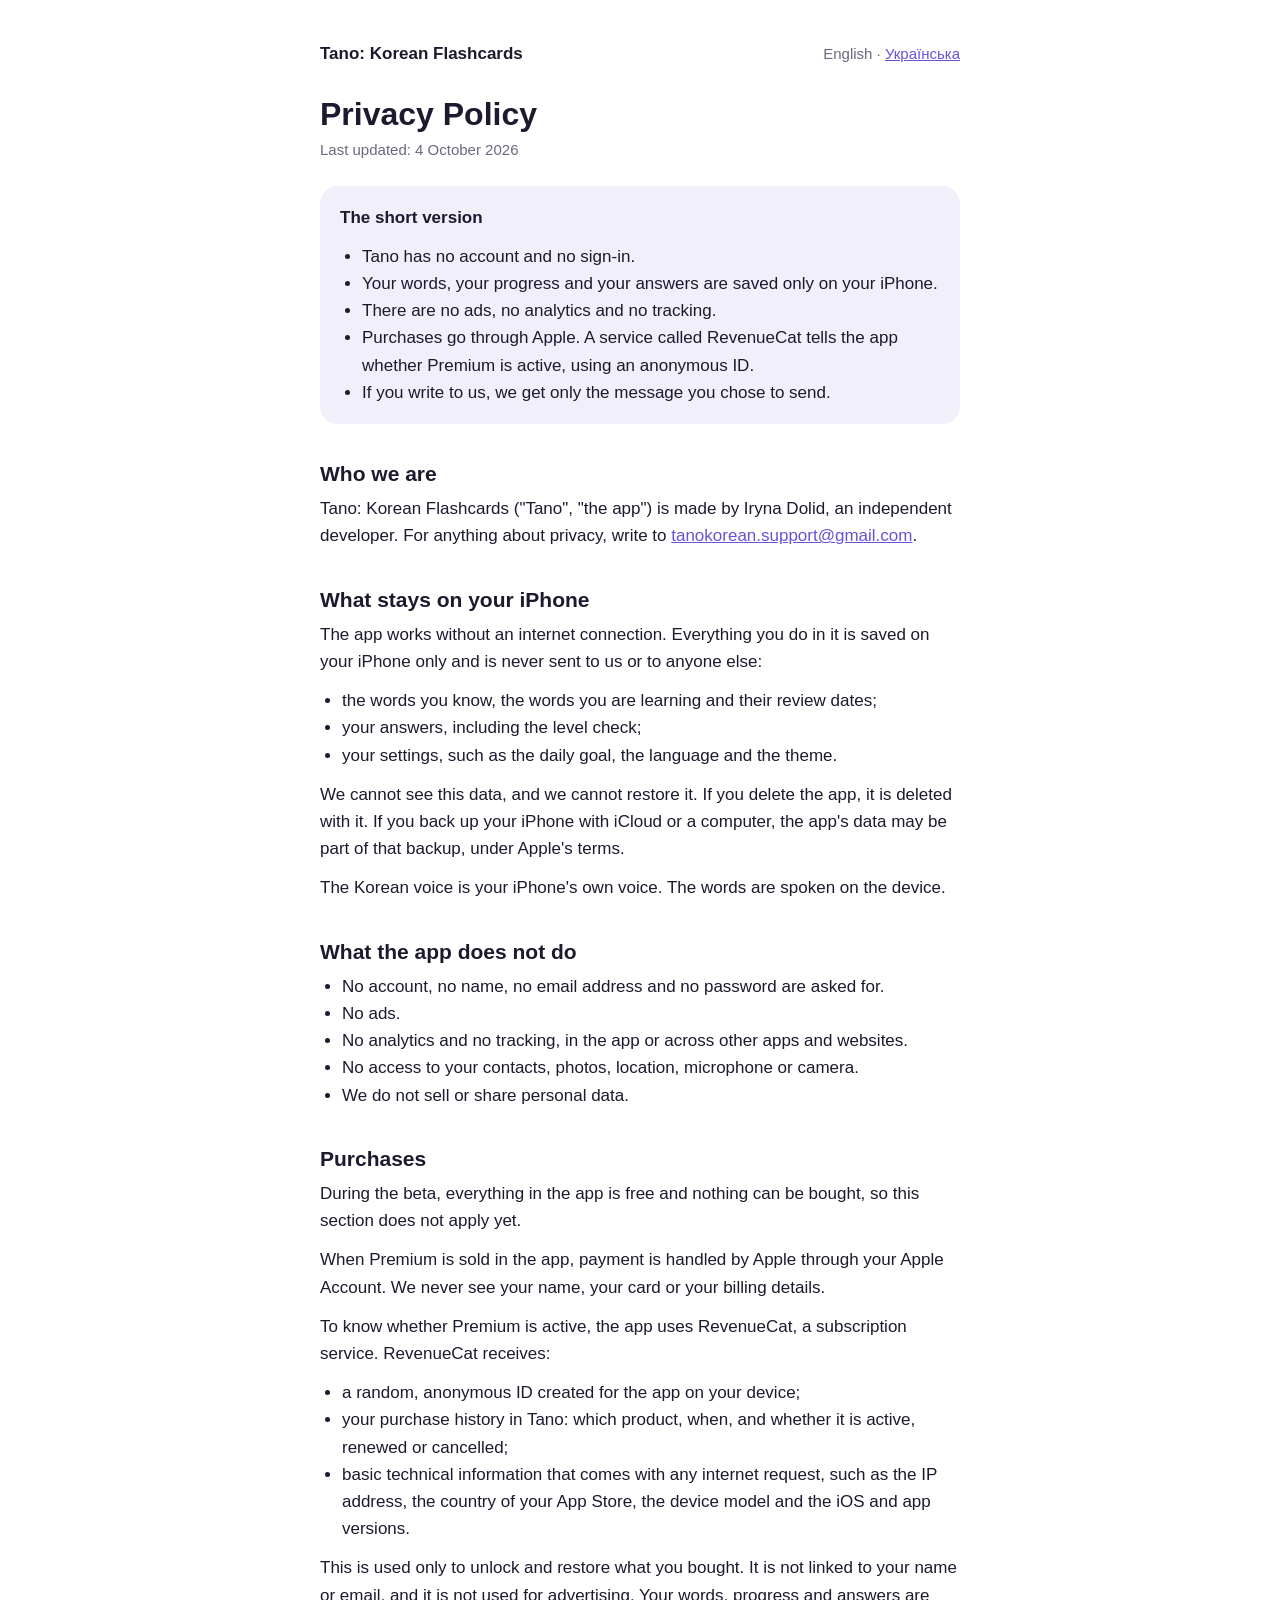
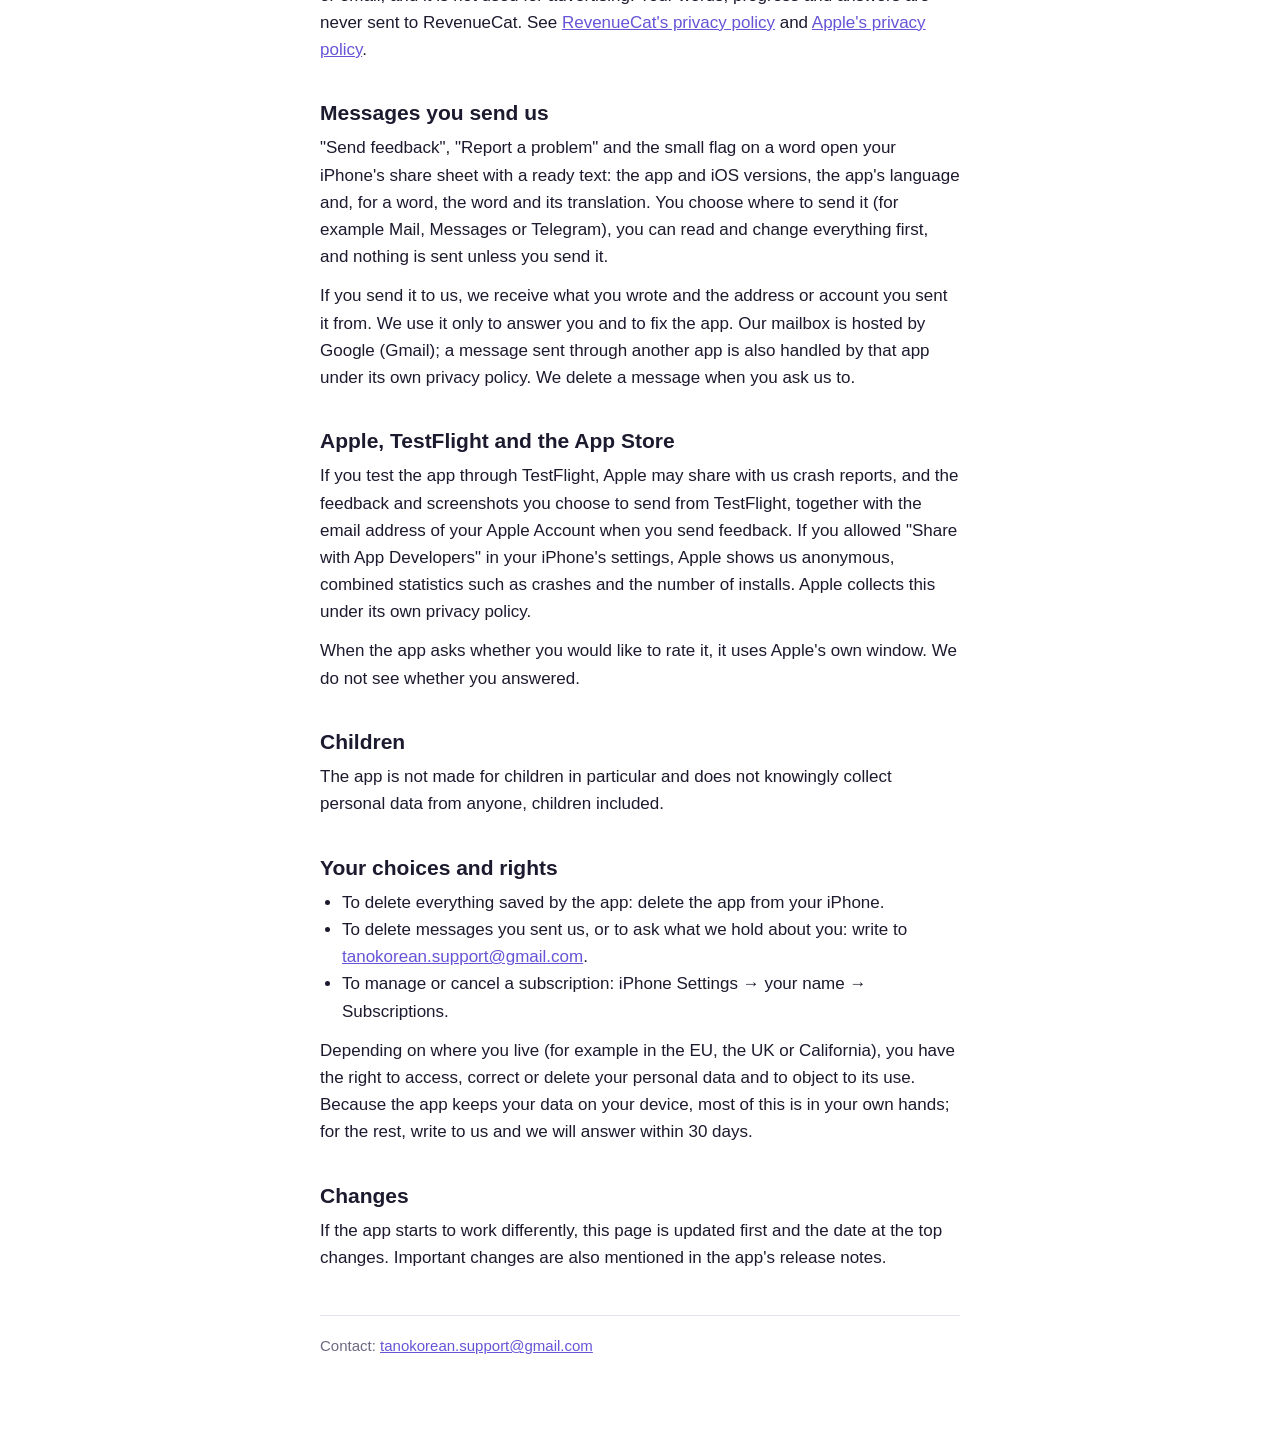
==== index.html @ e9686cb4 "Privacy policy (English, Ukrainian)" ====
<!doctype html>
<html lang="en">
<head>
<meta charset="utf-8">
<meta name="viewport" content="width=device-width, initial-scale=1">
<title>Tano: Korean Flashcards · Privacy Policy</title>
<link rel="stylesheet" href="style.css">
</head>
<body>
<main>
<nav><strong>Tano: Korean Flashcards</strong><span>English · <a href="uk/" lang="uk" hreflang="uk">Українська</a></span></nav>

<h1>Privacy Policy</h1>
<p class="date">Last updated: 4 October 2026</p>

<div class="short">
<p><strong>The short version</strong></p>
<ul>
<li>Tano has no account and no sign-in.</li>
<li>Your words, your progress and your answers are saved only on your iPhone.</li>
<li>There are no ads, no analytics and no tracking.</li>
<li>Purchases go through Apple. A service called RevenueCat tells the app whether Premium is active, using an anonymous ID.</li>
<li>If you write to us, we get only the message you chose to send.</li>
</ul>
</div>

<h2>Who we are</h2>
<p>Tano: Korean Flashcards ("Tano", "the app") is made by Iryna Dolid, an independent developer. For anything about privacy, write to <a href="mailto:tanokorean.support@gmail.com">tanokorean.support@gmail.com</a>.</p>

<h2>What stays on your iPhone</h2>
<p>The app works without an internet connection. Everything you do in it is saved on your iPhone only and is never sent to us or to anyone else:</p>
<ul>
<li>the words you know, the words you are learning and their review dates;</li>
<li>your answers, including the level check;</li>
<li>your settings, such as the daily goal, the language and the theme.</li>
</ul>
<p>We cannot see this data, and we cannot restore it. If you delete the app, it is deleted with it. If you back up your iPhone with iCloud or a computer, the app's data may be part of that backup, under Apple's terms.</p>
<p>The Korean voice is your iPhone's own voice. The words are spoken on the device.</p>

<h2>What the app does not do</h2>
<ul>
<li>No account, no name, no email address and no password are asked for.</li>
<li>No ads.</li>
<li>No analytics and no tracking, in the app or across other apps and websites.</li>
<li>No access to your contacts, photos, location, microphone or camera.</li>
<li>We do not sell or share personal data.</li>
</ul>

<h2>Purchases</h2>
<p>During the beta, everything in the app is free and nothing can be bought, so this section does not apply yet.</p>
<p>When Premium is sold in the app, payment is handled by Apple through your Apple Account. We never see your name, your card or your billing details.</p>
<p>To know whether Premium is active, the app uses RevenueCat, a subscription service. RevenueCat receives:</p>
<ul>
<li>a random, anonymous ID created for the app on your device;</li>
<li>your purchase history in Tano: which product, when, and whether it is active, renewed or cancelled;</li>
<li>basic technical information that comes with any internet request, such as the IP address, the country of your App Store, the device model and the iOS and app versions.</li>
</ul>
<p>This is used only to unlock and restore what you bought. It is not linked to your name or email, and it is not used for advertising. Your words, progress and answers are never sent to RevenueCat. See <a href="https://www.revenuecat.com/privacy">RevenueCat's privacy policy</a> and <a href="https://www.apple.com/legal/privacy/">Apple's privacy policy</a>.</p>

<h2>Messages you send us</h2>
<p>"Send feedback", "Report a problem" and the small flag on a word open your iPhone's share sheet with a ready text: the app and iOS versions, the app's language and, for a word, the word and its translation. You choose where to send it (for example Mail, Messages or Telegram), you can read and change everything first, and nothing is sent unless you send it.</p>
<p>If you send it to us, we receive what you wrote and the address or account you sent it from. We use it only to answer you and to fix the app. Our mailbox is hosted by Google (Gmail); a message sent through another app is also handled by that app under its own privacy policy. We delete a message when you ask us to.</p>

<h2>Apple, TestFlight and the App Store</h2>
<p>If you test the app through TestFlight, Apple may share with us crash reports, and the feedback and screenshots you choose to send from TestFlight, together with the email address of your Apple Account when you send feedback. If you allowed "Share with App Developers" in your iPhone's settings, Apple shows us anonymous, combined statistics such as crashes and the number of installs. Apple collects this under its own privacy policy.</p>
<p>When the app asks whether you would like to rate it, it uses Apple's own window. We do not see whether you answered.</p>

<h2>Children</h2>
<p>The app is not made for children in particular and does not knowingly collect personal data from anyone, children included.</p>

<h2>Your choices and rights</h2>
<ul>
<li>To delete everything saved by the app: delete the app from your iPhone.</li>
<li>To delete messages you sent us, or to ask what we hold about you: write to <a href="mailto:tanokorean.support@gmail.com">tanokorean.support@gmail.com</a>.</li>
<li>To manage or cancel a subscription: iPhone Settings → your name → Subscriptions.</li>
</ul>
<p>Depending on where you live (for example in the EU, the UK or California), you have the right to access, correct or delete your personal data and to object to its use. Because the app keeps your data on your device, most of this is in your own hands; for the rest, write to us and we will answer within 30 days.</p>

<h2>Changes</h2>
<p>If the app starts to work differently, this page is updated first and the date at the top changes. Important changes are also mentioned in the app's release notes.</p>

<footer>Contact: <a href="mailto:tanokorean.support@gmail.com">tanokorean.support@gmail.com</a></footer>
</main>
</body>
</html>
---- style.css ----
:root { --bg: #ffffff; --text: #1c1a2e; --muted: #6b6880; --line: #e3e1ef; --accent: #6654d6; --soft: #f1effa; }
@media (prefers-color-scheme: dark) {
  :root { --bg: #121021; --text: #f3f2fa; --muted: #a7a4bd; --line: #2e2a47; --accent: #a594f9; --soft: #1e1b33; }
}
* { box-sizing: border-box; }
body { margin: 0; background: var(--bg); color: var(--text); font: 17px/1.6 -apple-system, BlinkMacSystemFont, "Segoe UI", Inter, Roboto, sans-serif; }
main { max-width: 680px; margin: 0 auto; padding: 40px 20px 72px; }
nav { display: flex; justify-content: space-between; align-items: baseline; gap: 16px; font-size: 15px; color: var(--muted); }
nav strong { color: var(--text); font-size: 17px; }
a { color: var(--accent); }
h1 { font-size: 32px; line-height: 1.2; margin: 28px 0 4px; }
h2 { font-size: 21px; line-height: 1.3; margin: 36px 0 8px; }
p, ul { margin: 0 0 12px; }
ul { padding-left: 22px; }
.date { color: var(--muted); font-size: 15px; }
.short { background: var(--soft); border-radius: 18px; padding: 18px 20px; margin: 24px 0 0; }
.short p:last-child, .short ul:last-child { margin-bottom: 0; }
footer { margin-top: 44px; padding-top: 18px; border-top: 1px solid var(--line); color: var(--muted); font-size: 15px; }
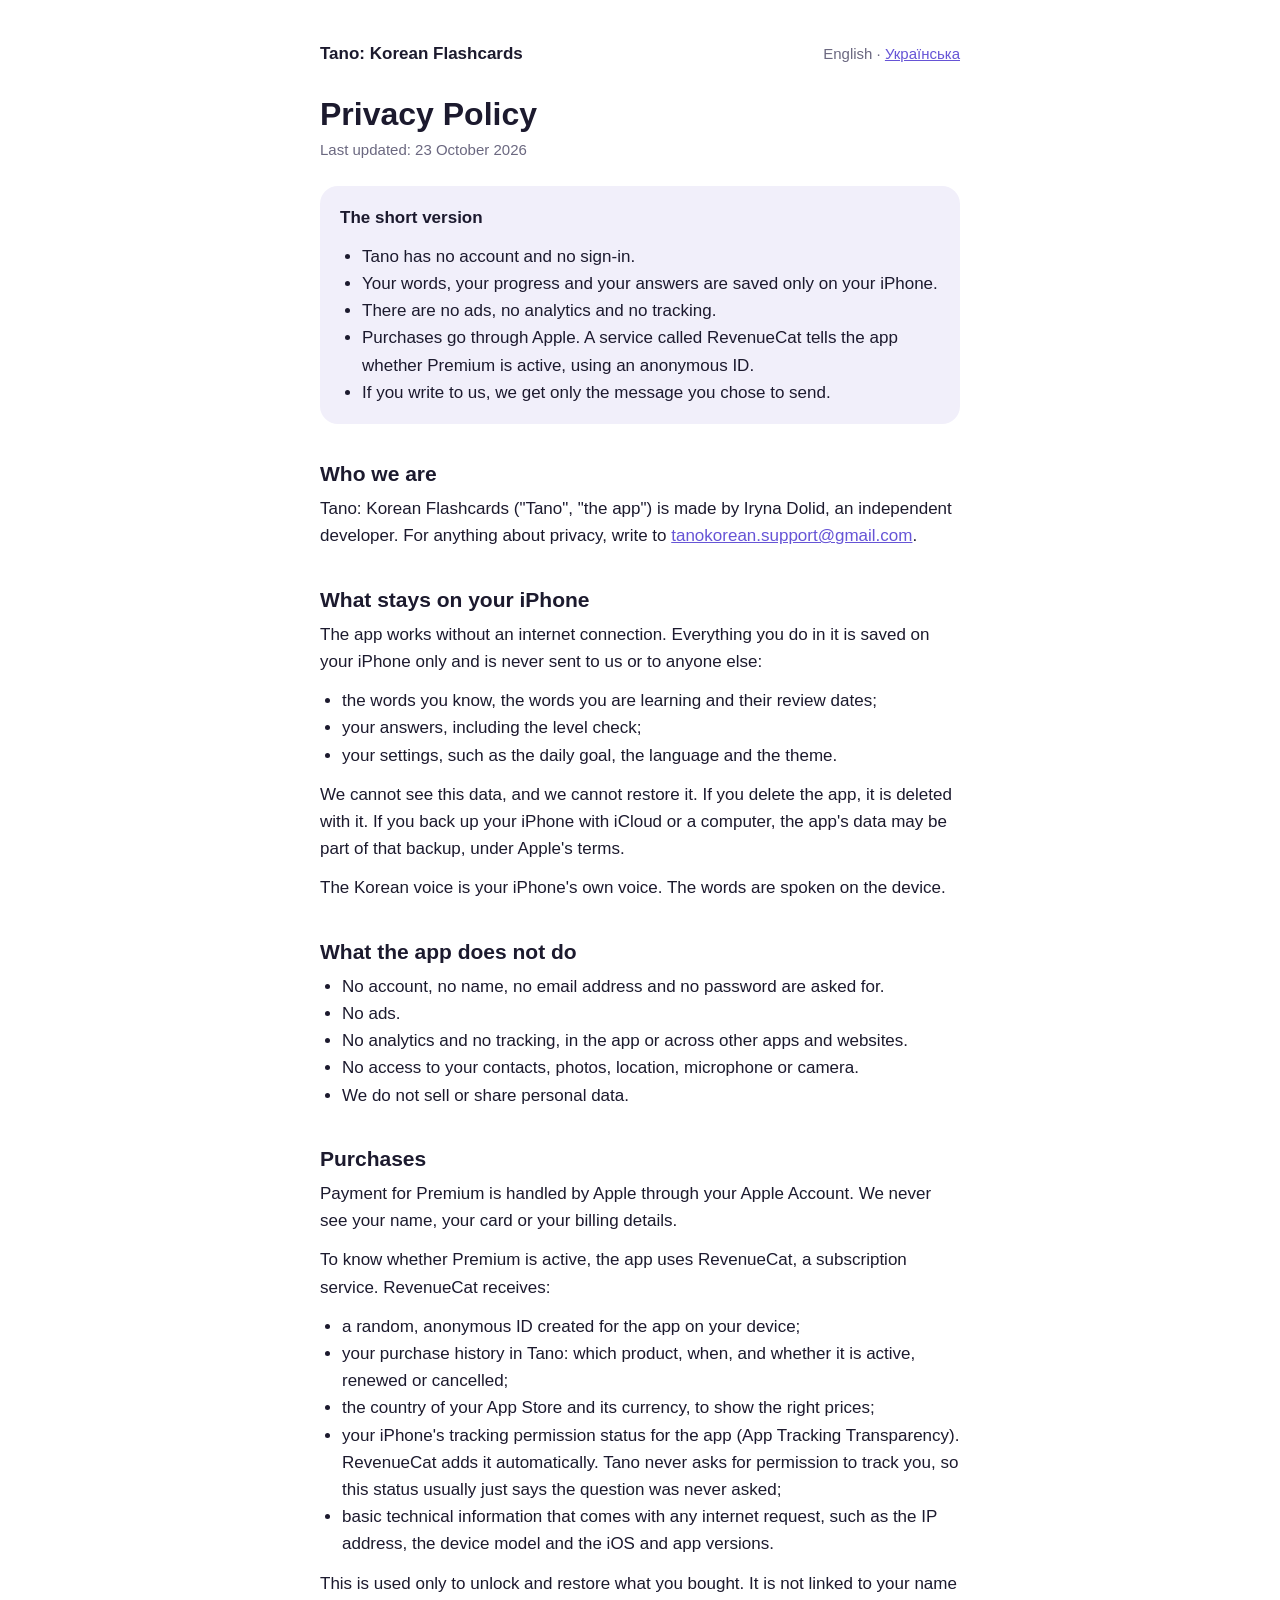
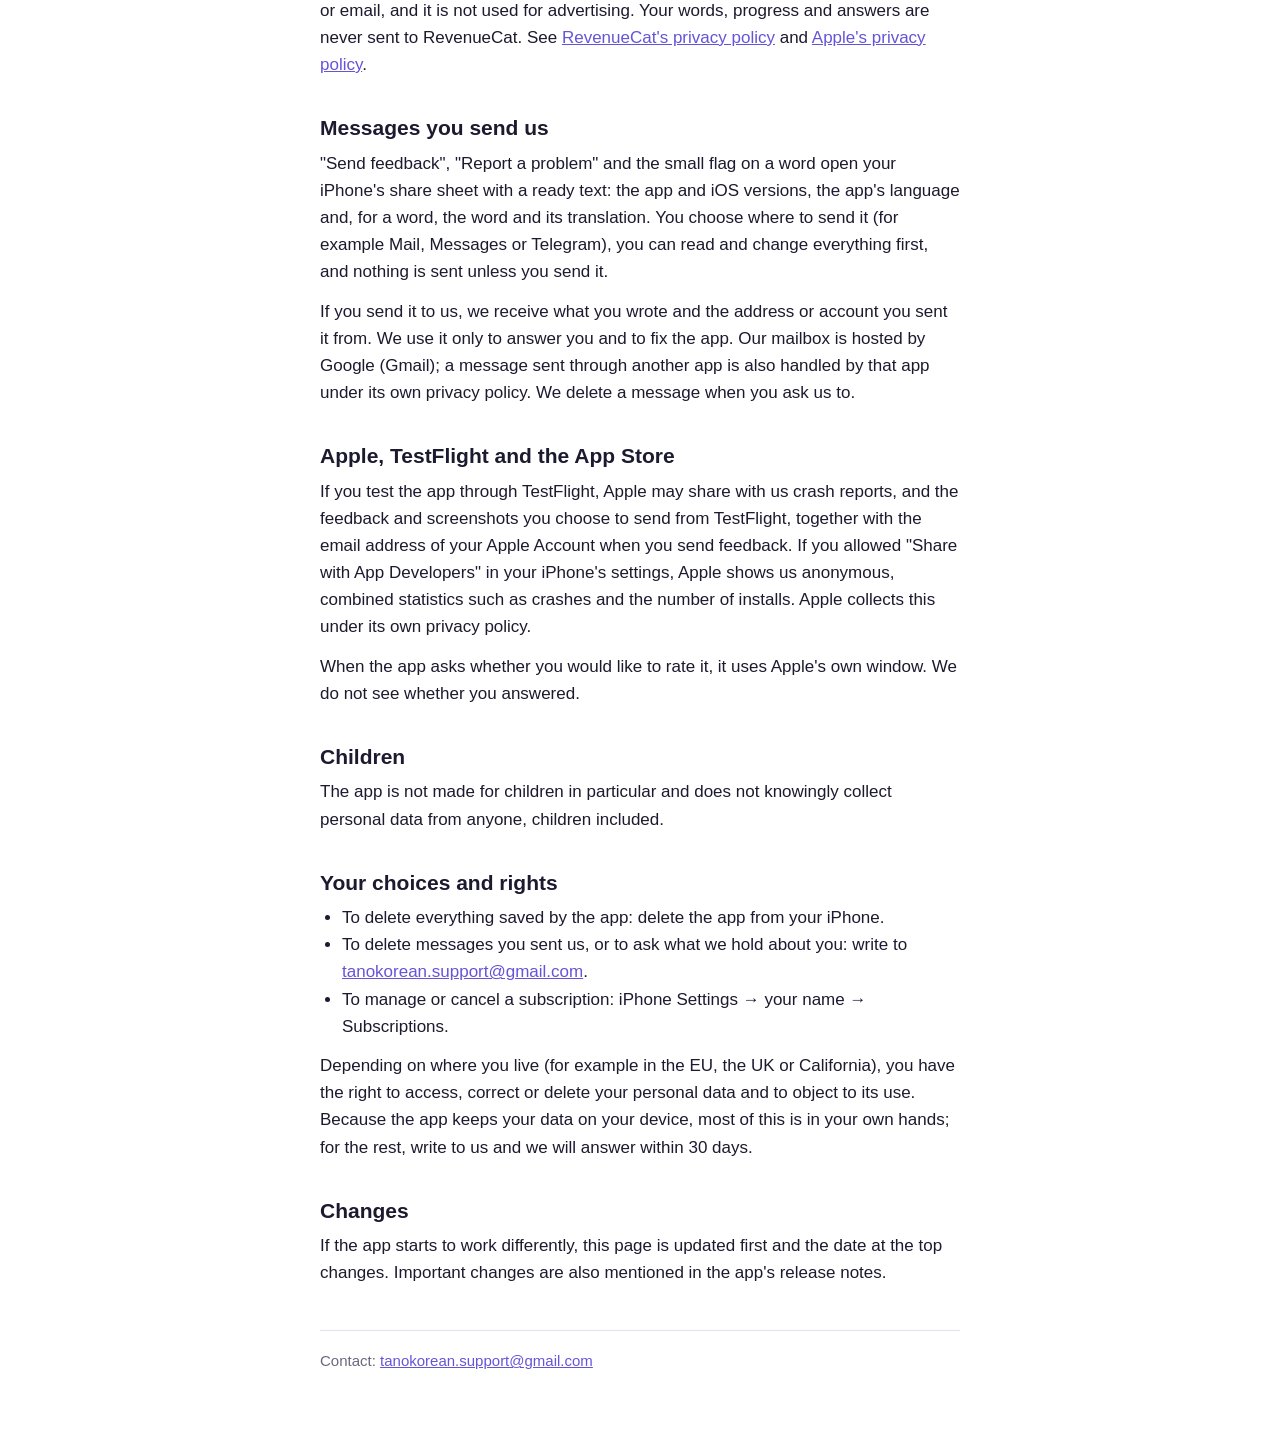
==== commit 29fb3d70: "Purchases for the App Store build: RevenueCat, the App Store country and currency, the ATT status; n" ====
--- a/index.html
+++ b/index.html
@@ -11,7 +11,7 @@
 <nav><strong>Tano: Korean Flashcards</strong><span>English · <a href="uk/" lang="uk" hreflang="uk">Українська</a></span></nav>
 
 <h1>Privacy Policy</h1>
-<p class="date">Last updated: 4 October 2026</p>
+<p class="date">Last updated: 23 October 2026</p>
 
 <div class="short">
 <p><strong>The short version</strong></p>
@@ -47,13 +47,14 @@
 </ul>
 
 <h2>Purchases</h2>
-<p>During the beta, everything in the app is free and nothing can be bought, so this section does not apply yet.</p>
-<p>When Premium is sold in the app, payment is handled by Apple through your Apple Account. We never see your name, your card or your billing details.</p>
+<p>Payment for Premium is handled by Apple through your Apple Account. We never see your name, your card or your billing details.</p>
 <p>To know whether Premium is active, the app uses RevenueCat, a subscription service. RevenueCat receives:</p>
 <ul>
 <li>a random, anonymous ID created for the app on your device;</li>
 <li>your purchase history in Tano: which product, when, and whether it is active, renewed or cancelled;</li>
-<li>basic technical information that comes with any internet request, such as the IP address, the country of your App Store, the device model and the iOS and app versions.</li>
+<li>the country of your App Store and its currency, to show the right prices;</li>
+<li>your iPhone's tracking permission status for the app (App Tracking Transparency). RevenueCat adds it automatically. Tano never asks for permission to track you, so this status usually just says the question was never asked;</li>
+<li>basic technical information that comes with any internet request, such as the IP address, the device model and the iOS and app versions.</li>
 </ul>
 <p>This is used only to unlock and restore what you bought. It is not linked to your name or email, and it is not used for advertising. Your words, progress and answers are never sent to RevenueCat. See <a href="https://www.revenuecat.com/privacy">RevenueCat's privacy policy</a> and <a href="https://www.apple.com/legal/privacy/">Apple's privacy policy</a>.</p>
 
